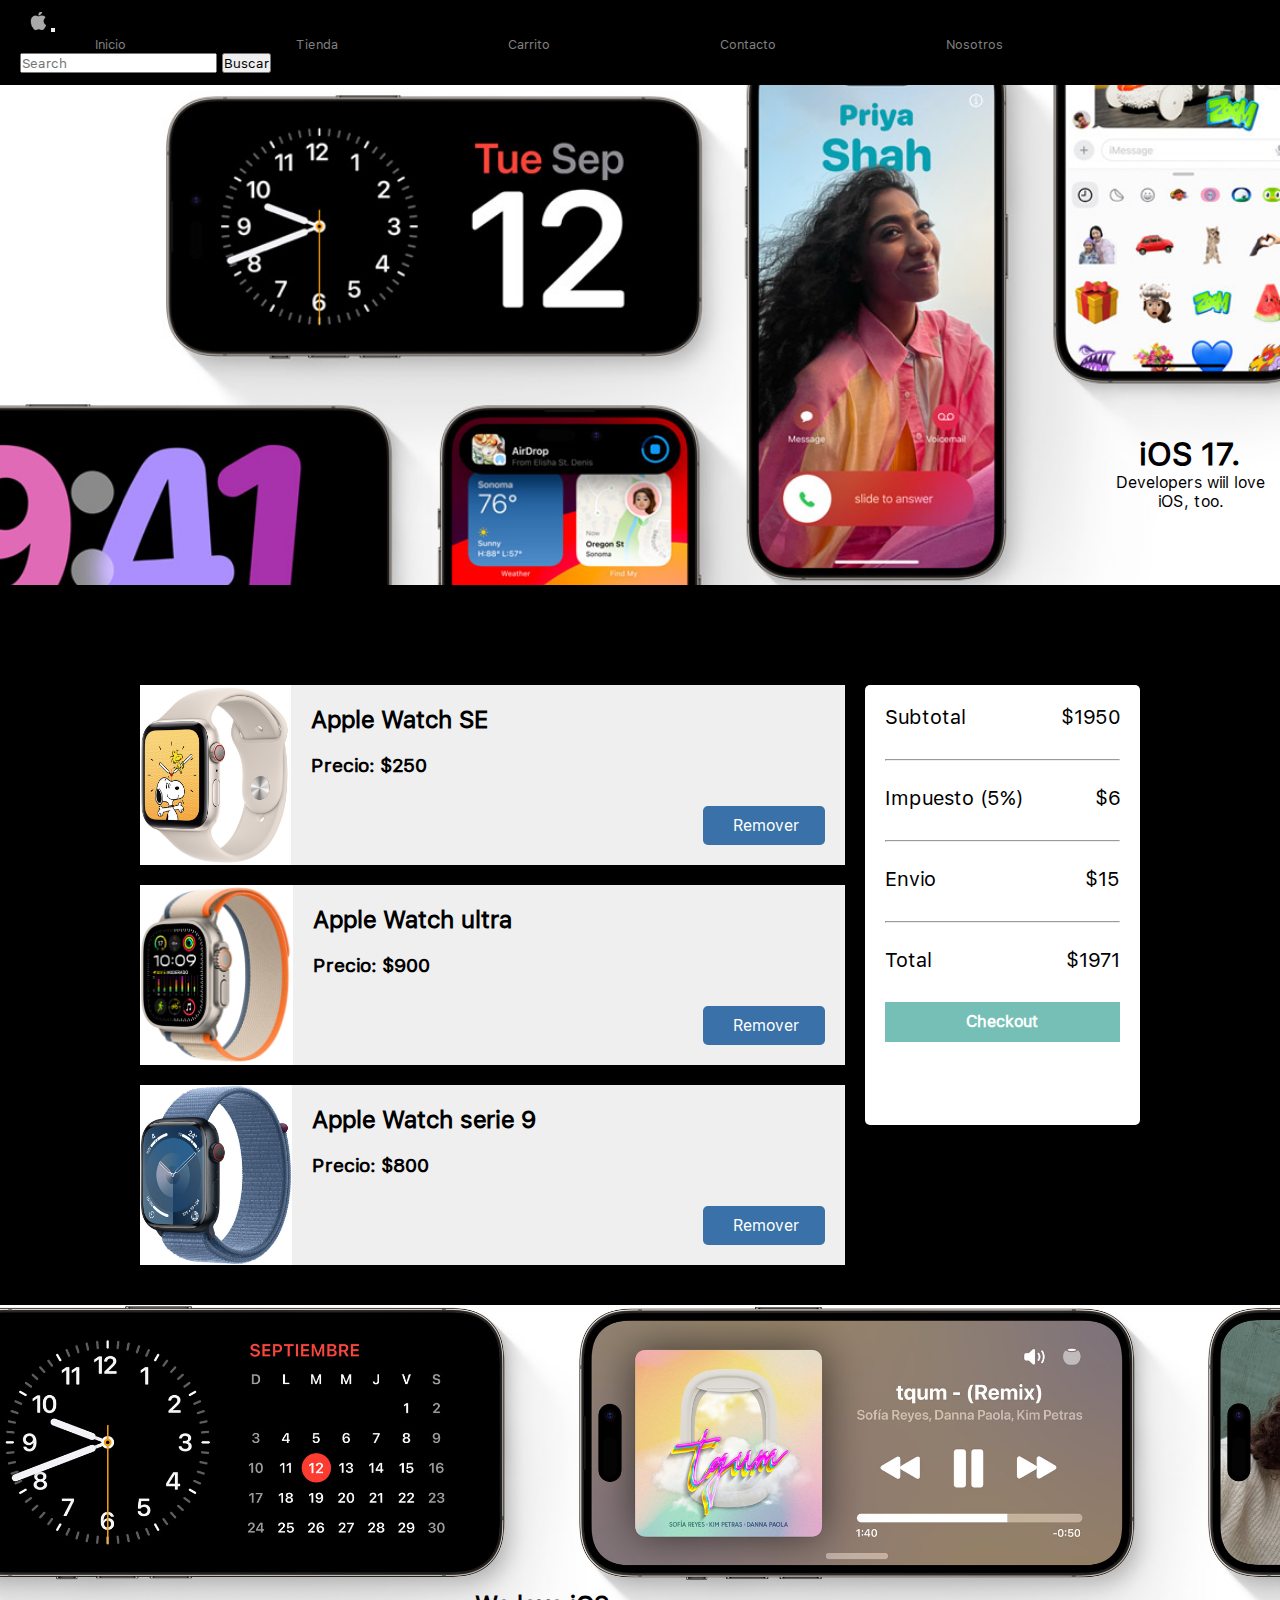
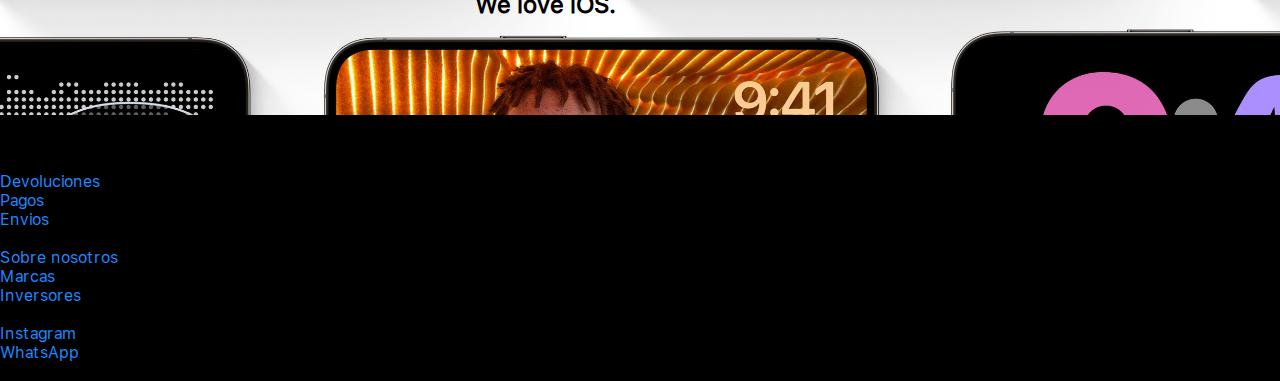
==== pages/carrito.html @ e3a44034 "primera version" ====
<!DOCTYPE html>
<html lang="en">

<head>
    <meta charset="UTF-8">
    <meta name="viewport" content="width=device-width, initial-scale=1.0">
    <link href="https://cdn.jsdelivr.net/npm/bootstrap@5.0.2/dist/css/bootstrap.min.css" rel="stylesheet" integrity="sha384-EVSTQN3/azprG1Anm3QDgpJLIm9Nao0Yz1ztcQTwFspd3yD65VohhpuuCOmLASjC" crossorigin="anonymous">
    <link rel="icon" href="../assets/apple.ico">
    <link rel="stylesheet" href="../estilos/estilos.css">
    <title>Carrito</title>
</head>

<body class="bodyt">
    <header>
        <nav class="navbar navbar-expand-lg navbar navbar-dark " style="background-color: black;" >
            <div class="container-fluid">
              <a class="icon manzanita" href="../index.html"></a>
              <button class="navbar-toggler" type="button" data-bs-toggle="collapse" data-bs-target="#navbarSupportedContent" aria-controls="navbarSupportedContent" aria-expanded="false" aria-label="Toggle navigation">
                <span class="navbar-toggler-icon"></span>
              </button>
              <div class="collapse navbar-collapse" id="navbarSupportedContent">
                <ul class="navbar-nav me-auto mb-2 mb-lg-0">
                  <li class="nav-item">
                    <a class="nav-link active" aria-current="page" href="../index.html">Inicio</a>
                  </li>
                  <li class="nav-item">
                    <a class="nav-link" href="../pages/tienda.html">Tienda</a>
                  </li>
                  <li class="nav-item">
                    <a class="nav-link" href="../pages/carrito.html">Carrito</a>
                  </li>
                  <li class="nav-item">
                    <a class="nav-link" href="../pages/contacto.html">Contacto</a>
                  </li>
                  <li class="nav-item">
                    <a class="nav-link" href="../pages/nosotros.html">Nosotros</a>
                  </li>

                </ul>
                <form class="d-flex">
                  <input class="form-control me-2" type="search" placeholder="Search" aria-label="Search">
                  <button class="btn btn-outline-success" type="submit">Buscar</button>
                </form>
              </div>
            </div>
          </nav>
    </header>

    <main>
        <div class="mainwhite2">
          <h1 class="mainwhite-s">iOS 17.</h1>
          <p class="mainwhite-c">Developers wiil love iOS, too.</p>
        </div>
    </main>


    <div class="carrito">
        <div class="project">
            <div class="shop">
                <div class="caja">
                    <img src="../assets/applewatchse.jpg" alt="watchse">
                    <div class="contenido">
                        <h3>Apple Watch SE</h3>
                        <h4>Precio: $250</h4>
                        <p class="btn-area"><i aria-hidden="true" class="fa fa-trash"></i> <span
                                class="btn2">Remover</span></p>
                    </div>
                </div>
                <div class="caja">
                    <img src="../assets/applewatchultra.jpg" alt="watchultra">
                    <div class="contenido">
                        <h3>Apple Watch ultra</h3>
                        <h4>Precio: $900</h4>
                        <p class="btn-area"><i aria-hidden="true" class="fa fa-trash"></i> <span
                                class="btn2">Remover</span></p>
                    </div>
                </div>
                <div class="caja">
                    <img src="../assets/applewatchhero.jpg" alt="watchhero">
                    <div class="contenido">
                        <h3>Apple Watch serie 9</h3>
                        <h4>Precio: $800</h4>
                        <p class="btn-area"><i aria-hidden="true" class="fa fa-trash"></i> <span
                                class="btn2">Remover</span></p>
                    </div>
                </div>
            </div>
            <div class="barra">
                <p><span>Subtotal</span> <span>$1950</span></p>
                <hr>
                <p><span>Impuesto (5%)</span> <span>$6</span></p>
                <hr>
                <p><span>Envio</span> <span>$15</span></p>
                <hr>
                <p><span>Total</span> <span>$1971</span></p><a href="#"><i class="fa fa-shopping-cart"></i>Checkout</a>
            </div>
        </div>
    </div>


    <div class="mainfoto3">
      <h1 class="t-mainc">We love iOS.</h1>
  </div>

    <footer>
        <div class="container-fluid">
            <div class="row p-5 pb-2 text-white" style="background-color: black;">
                <div class="col-xs-12 col-md-6 col-lg-3">
                   <p class="h3">AnaStore</p>
                   <p class="text-secondary">Buenos Aires, Argentina.</p>
                </div>
                <div class="col-xs-12 col-md-6 col-lg-3">
                   <p class="h5 mb-3">Atencion al cliente</p>
                   <div class="mb-2">
                    <a class="text-secondary text-decoration-none" href="#">Devoluciones</a>
                   </div>
                   <div class="mb-2">
                    <a class="text-secondary text-decoration-none" href="#">Pagos</a>
                   </div>
                   <div class="mb-2">
                    <a class="text-secondary text-decoration-none" href="#">Envios</a>
                   </div>
                </div>
                <div class="col-xs-12 col-md-6 col-lg-3">
                    <p class="h5 mb-3">Corporativo</p>
                    <div class="mb-2">
                     <a class="text-secondary text-decoration-none" href="#">Sobre nosotros</a>
                    </div>
                    <div class="mb-2">
                     <a class="text-secondary text-decoration-none" href="#">Marcas</a>
                    </div>

                    <div class="mb-2">
                     <a class="text-secondary text-decoration-none" href="#">Inversores</a>
                    </div>
                 </div>
                <div class="col-xs-12 col-md-6 col-lg-3">
                   <p class="h5 mb-3">Redes</p>
                   <div class="mb-2">
                    <a class="text-secondary text-decoration-none" href="#">Instagram</a>
                   </div>
                   <div class="mb-2">
                    <a class="text-secondary text-decoration-none" href="#">WhatsApp</a>
                   </div>
                </div>

                <div class="col-xs12 pt-4">
                    <p class="text-white text-center">Copyright-All rights reserved © 2024 </p>
                </div>
            </div>
        </div>
    </footer>


    <script src="https://cdn.jsdelivr.net/npm/bootstrap@5.0.2/dist/js/bootstrap.bundle.min.js" integrity="sha384-MrcW6ZMFYlzcLA8Nl+NtUVF0sA7MsXsP1UyJoMp4YLEuNSfAP+JcXn/tWtIaxVXM" crossorigin="anonymous"></script>
</body>

</html>
---- estilos/estilos.css ----
@font-face {
  font-family: 'SF Pro Text';
  src: url(../fonts/FontsFree-Net-SFProText-Regular.ttf);
}

* {
  margin: 0;
  padding: 0;
  font-family: 'SF Pro Text';
  list-style: none;
}

a {
  text-decoration: none;
  color: #1e89ff;
}

nav {
  padding: 12px 20px 12px 20px;
}

nav ul li {
  list-style: none;
  margin: 0;
  display: inline-block;
}

nav ul a {
  color: gray;
  text-decoration: none;
  margin: -7px 90px -2px 75px;
  font-size: 0.8rem;
}

.icon {
  width: 26px;
  height: 18px;
  background-size: 135% 161%;
  display: inline-block;
  background-position: 1px;
  background-repeat: no-repeat;
}

.manzanita {
  background-image: url(../assets/apple.png);
}

.textoinicio {
  font-size: 0.8rem;
  text-align: center;
  margin:0;
}

/* index */
.mainfoto {
  text-align: center;
  background-image: url(../assets/iphone15.jpg);
  min-height: 500px;
  background-position: center center;
  background-size: 1000px auto;
  background-repeat: no-repeat;
  background-color: black;
  padding-top: 30px;
}

.t1main,
.t2main {
  color: gray;
  margin-top: 5px;
  margin-bottom: 5px;
}

.mainwhite {
  text-align: center;
  background-image: url(../assets/iphone15rosa.jpg);
  min-height: 540px;
  background-position: center center;
  background-size: 1500px auto;
  background-repeat: no-repeat;
  background-color: white;
  padding-top: 40px;
}

.mainw {
  font-size: medium;
}

.grid {
  display: grid;
  grid-template-columns: 1fr 1fr;
  row-gap: 14px;
  column-gap: 14px;
  text-align: center;
}

.grid>div {
  height: 500px;
  background-position: center center;
  background-size: cover;
  padding: 50px;
}

.t1 {
  font-size: 2rem;
  color: white;
}

.t2 {
  font-size: 1rem;
  color: white;
  margin-bottom: 30px;
}

.black {
  color: black;
}

/* tienda */

.bodyt {
  background-color: black;
}

.mainfoto2 {
  text-align: center;
  background-image: url(../assets/accesorios2.png);
  min-height: 500px;
  background-size: 1500px auto;
  background-repeat: no-repeat;
  padding-top: 230px;
}

.t-main,
.t-mains, .t-a {
  color: black;
  margin-top: 5px;
  margin-bottom: 5px;
  margin-left: 800px;
}

.grid2 {
  display: grid;
  grid-template-columns: 1fr 1fr;
  row-gap: 14px;
  column-gap: 14px;
  margin: 40px 50px 63px 70px;
  text-align: center;
}

.grid2>div {
  height: 400px;
  background-position: center center;
  background-size: cover;
  padding: 50px;
}

.h1tienda {
  color: white;
  text-align: center;
  margin-bottom: 15px;
  margin-top: 15px;
}

.grid4 {
  display: grid;
  grid-template-columns: 1fr 1fr 1fr 1fr;
  row-gap: 14px;
  column-gap: 14px;
  margin: 40px 75px 63px 75px;
  text-align: center;
  grid-template-areas: 
  "img1 img1 img2 img2"
  "img3 img3 img4 img4"
  "img5 img5 img5 img5";
}

.grid4>div {
  height: 470px;
  background-position: center center;
  background-size: cover;
  padding: 15px;
}

.section-1 {
  grid-area: img1;
  background-image: url(../assets/home-kit.jpeg);
}

.section-2 {
  grid-area: img2;
  background-image: url(../assets/watch-card.jpeg);
}

.section-3 {
  grid-area: img3;
  background-image: url(../assets/apps.jpeg);
}

.section-4 {
  grid-area: img4;
  background-image: url(../assets/store-card.jpeg);
}

.section-5 {
  grid-area: img5;
  background-image: url(../assets/bolsa.jpeg);
}

.t-blackM{
  color: black;
  margin-top: 160px;
  margin-bottom: 5px;
  margin-right: 600px;
}
.t-blackN{
  color: black;
  margin-bottom: 5px;
  margin-right: 600px;
}

.t-N{
  color: #1e89ff;
  margin-bottom: 5px;
  margin-right: 600px;
}

/* nosotros */

.mainwhite3 {
  text-align: center;
  background-image: url(../assets/reloj.jpg);
  min-height: 530px;
  background-position: bottom;
  background-size: 1110px;
  background-repeat: no-repeat;
  background-color: white;
}

.t-main1{
  color: black;
  margin-left: 800px;
  padding-top: 75px;
  font-size: xx-large;
}

.t-mains2, .t-a3 {
  color: black;
  margin-top: 5px;
  margin-bottom: 5px;
  margin-left: 800px;
}

.grid5 {
  display: grid;
  grid-template-columns: 1fr 1fr;
  row-gap: 14px;
  column-gap: 14px;
  text-align: center;
  padding: 20px;
}

.grid5>div {
  height: 500px;
  background-position: center center;
  background-size: cover;
  padding: 50px;
}

.videonosotros {
  border-radius: 25px;
  width: 90%;
  margin: 40px 50px 63px 70px;
  top: 40%;
}

/* contacto */

.mainfoto4 {
  text-align: center;
  background-image: url(../assets/ipadsl.jpg);
  min-height: 500px;
  background-position: inherit;
  background-size: 1500px auto;
  background-repeat: no-repeat;
  background-color: black;
  padding-top: 200px;
}

.grid3 {
  display: grid;
  grid-template-columns: 1fr 1fr;
  row-gap: 14px;
  column-gap: 14px;
  margin: 30px 20px 20px 20px;
  text-align: center;
  position: relative;
}

.grid3>div {
  height: 420px;
  background-size: cover;
}

.contacto-h{
  text-align: center;
  color: rgb(255, 255, 255);
  margin-top: 43px;
  margin-bottom: 30px;
}

.contacto-2{
  margin-left: 50px;
  margin-right: 50px;
  border-radius: 10px;
  background-color:rgb(255, 255, 255);
  padding: 30px;
}

.mainfoto5{
  text-align: center;
  background-image: url(../assets/accesorios5.jpg);
  min-height: 400px;
  background-size: 1500px auto;
  background-repeat: no-repeat;
  margin-top: 90px;
}

.t-md{
  padding-top: 20px;
  font-size: xx-large;
}

/* carrito */

.mainwhite2 {
  text-align: center;
  background-image: url(../assets/iphone10.jpg);
  min-height: 500px;
  background-position: center center;
  background-size: 1500px auto;
  background-repeat: no-repeat;
  background-color: white;
  margin-bottom: 100px;
}

.mainwhite-s, .mainwhite-c{
  padding-left: 1100px;
}

.mainwhite-s{
  padding-top: 350px;
}

.carrito {
  max-width: 1000px;
  margin: 0 auto;
}

.project {
  display: flex;
}

.shop {
  flex: 75%;
}

.caja {
  display: flex;
  width: 100%;
  height: 180px;
  overflow: hidden;
  margin-bottom: 20px;
  background: #ffffffef;
  transition: all .6s ease;
}

.caja img {
  width: 300px;
  height: 180px;
  object-fit: cover;
}

.caja:hover {
  border: none;
  transform: scale(1.01);
}

.contenido {
  padding: 20px;
  width: 150%;
  position: relative;
}

.btn-area {
  position: absolute;
  bottom: 20px;
  right: 20px;
  padding: 10px 25px;
  background-color: #3a71a9;
  color: #ffffff;
  cursor: pointer;
  border-radius: 5px;
}

.btn-area:hover {
  background-color: #76bfb6;
  font-weight: 600;
}

.btn-area i {
  margin-right: 5px;
}

.barra {
  flex: 25%;
  margin-left: 20px;
  padding: 20px;
  height: 400px;
  border-radius: 5px;
  background: #ffffff;
}

.barra hr {
  margin-bottom: 25px;
}

.barra p {
  display: flex;
  justify-content: space-between;
  margin-bottom: 30px;
  font-size: 20px;
}

.barra a {
  background-color: #76bfb6;
  color: #fff;
  text-decoration: none;
  display: block;
  text-align: center;
  height: 40px;
  line-height: 40px;
  font-weight: 900;
}

.barra a:hover {
  background-color: #3972a7;
}

.contenido {
  padding: 20px;
  width: 150%;
  position: relative;
}

.contenido h3 {
  margin-bottom: 20px;
  font-size: x-large;
}

.contenido h4 {
  margin-bottom: 50px;
  font-size: larger;
}

.btn-area {
  position: absolute;
  bottom: 20px;
  right: 20px;
  padding: 10px 25px;
  background-color: #3a71a9;
  color: #ffffff;
  cursor: pointer;
  border-radius: 5px;
}

.btn-area:hover {
  background-color: #6093da;
  font-weight: 600;
}

.btn-area i {
  margin-right: 5px;
}

.mainfoto3 {
  margin-top: 20px;
  text-align: center;
  background-image: url(../assets/iphoneimg.jpg);
  min-height: 410px;
  background-size: 1450px auto;
  background-repeat: repeat;
}

.t-mainc{
  color: black;
  font-size: x-large;
  padding-top: 285px;
  padding-right: 190px;
}


.img1 {
  background-image: url(../assets/MacBookAir.jpg);
}

.img2 {
  background-image: url(../assets/AirPods.jpg);
}

.img3 {
  background-image: url(../assets/MacBookPro.jpg);
}

.img4 {
  background-image: url(../assets/Ipad.jpg);
}

.img5 {
  background-image: url(../assets/fotosapple.jpg);
  border-radius: 20px;
}

.img6 {
  background-image: url(../assets/personalize.jpg);
  border-radius: 20px;
}

.img7 {
  background-image: url(../assets/watch1.jpg);
  border-radius: 20px;

}

.img8 {
  background-image: url(../assets/watch2.jpg);
  border-radius: 20px;
}

.img9 {
  background-image: url(../assets/airpods2.jpg);
}

.img10 {
  background-image: url(../assets/ipadacc.jpeg);
}

.img11 {
  background-image: url(../assets/dispositivos.jpeg);
}

.img12 {
  background-image: url(../assets/accesoriosiphone.jpeg);
}





.footer {
  background-color: rgba(0, 0, 0, 0.894);
  padding: 80px 0;
  color: gray;
}

.footer-row {
  display: flex;
  flex-wrap: wrap;
}

.footer-links {
  width: 25%;
  padding: -10 15px;
}

.footer-links h4 {
  font-size: 20px;
  color: gray;
  margin-bottom: 25px;
  padding-bottom: 10px;
  display: inline-block;
}

.footer-links ul li {
  font-size: 14px;
  margin-bottom: 15px;
  display: block;
}


@media (min-width:320px) and (max-width:991px) {

  .mainfoto{
    background-size: cover;
    background-size: 391px auto;
    min-height: 351px;
  }

  .mainwhite{
          display: none !important;
       }

  .grid {
    text-align: center;
    display: grid;
    grid-template-columns: 1fr;
    margin-bottom: 20px;
  }
  
  .grid>div {
    height: 450px;
    background-position: center center;
    background-size: cover;
    padding: 50px;
  }
  
}

@media (min-width:320px) and (max-width:991px){

  .mainfoto2 {
    text-align: center;
    background-image: url(../assets/accesorios2.png);
    min-height: 150px;
    background-size: 700px auto;
    padding-top: 230px;
  }

  .t-main,
.t-mains, .t-a {
  display: none !important;
}


  .grid2{
    display: none !important;
  }

  .grid4 {
    display: grid;
    grid-template-columns: 1fr;
    text-align: center;
    grid-template-areas: 
    "img1"
    "img2"
    "img3"
    "img4";
  }
  
  .section-5{
    display: none !important;
  }


}


@media (min-width:320px) and (max-width:991px){

  .mainwhite2 {
    text-align: center;
    background-image: url(../assets/iphone10.jpg);
    min-height: 500px;
    background-position: center center;
    background-size: 900px auto;
    background-repeat: no-repeat;
    background-color: white;
    margin-bottom: 100px;
  }
  
  .mainwhite-s, .mainwhite-c{
    display: none !important;
  }


  .carrito {
    max-width: 1000px;
    margin: 0 auto;
  }
  
  .project {
    display: grid;
    margin: 50px;
  }
  
  .shop {
    flex: 75%;
  }
  
  .caja {
    display: flex;
    width: 95%;
    height: 160px;
    overflow: hidden;
    margin-bottom: 17px;
    background: #ffffffef;
    transition: all .6s ease;
  }
  
  .caja img {
    width: 300px;
    height: 180px;
    object-fit: cover;
  }
  
  .caja:hover {
    border: none;
    transform: scale(1.01);
  }
  
  .contenido {
    padding: 20px;
    width: 150%;
    position: relative;
  }
  
  .btn-area {
    position: absolute;
    bottom: 15px;
    right: 20px;
    padding: 5px 20px;
    background-color: #3a71a9;
    color: #ffffff;
    cursor: pointer;
    border-radius: 5px;
  }
  
  .btn-area:hover {
    background-color: #76bfb6;
    font-weight: 600;
  }
  
  .btn-area i {
    margin-right: 5px;
  }
  .barra {
    display: none !important;
  }
  
  .contenido {
    padding: 20px;
    width: 150%;
    position: relative;
  }
  
  .contenido h3 {
    margin-bottom: 10px;
    font-size: large;
  }
  
  .contenido h4 {
    margin-bottom: 50px;
    font-size: medium;
  }

  .mainfoto3 {
    margin-top: 20px;
    text-align: center;
    background-image: url(../assets/iphoneimg.jpg);
    min-height: 340px;
    background-size: 900px auto;
    background-repeat: repeat;
  }
  
  .t-mainc{
    display: none !important;
  }

}

@media (min-width:320px) and (max-width:991px){
  .grid3 {
    display: grid;
    grid-template-columns: 1fr;
  }

}

@media (min-width:320px) and (max-width:991px){
  .grid5 {
    display: grid;
    grid-template-columns: 1fr;
  }
  .t-main1,.t-mains2, .t-a3{
    display: none !important;
  }
  .videonosotros{
    margin: 0;
    width: 100%;
  }
}
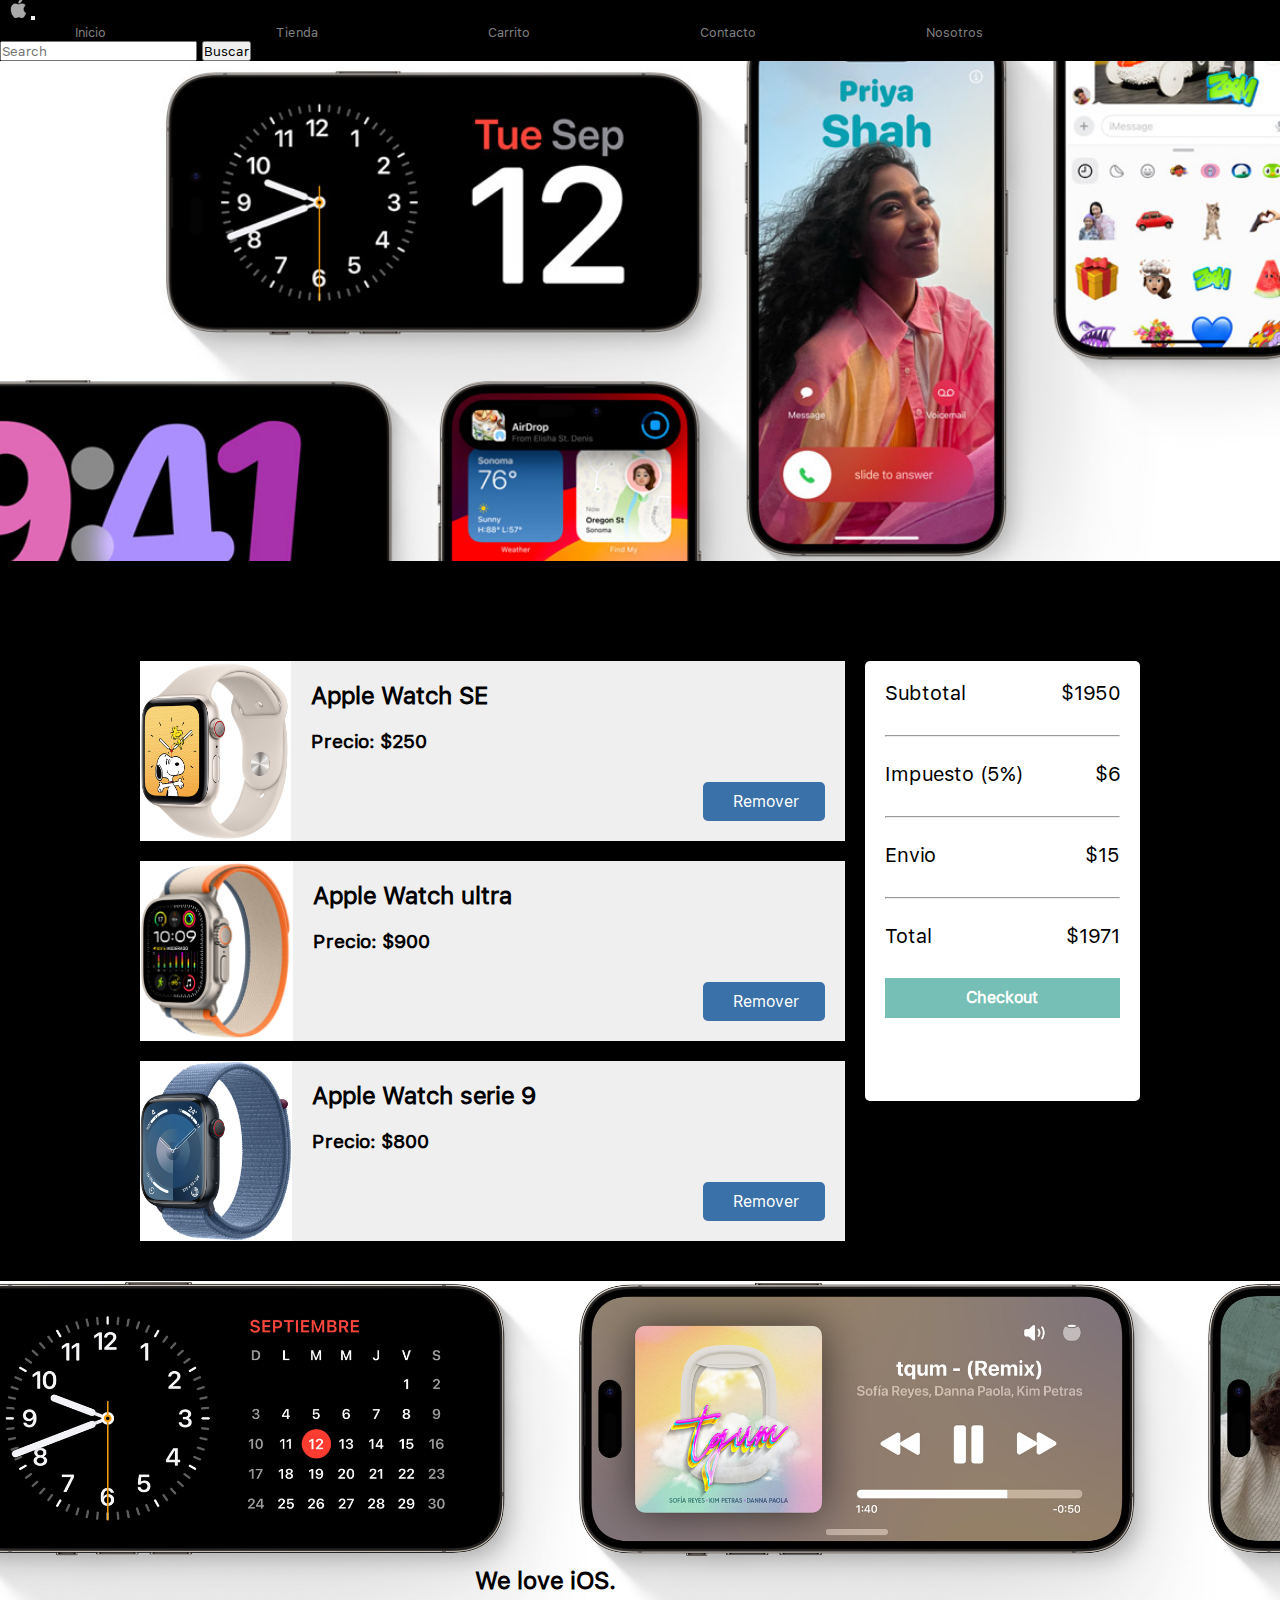
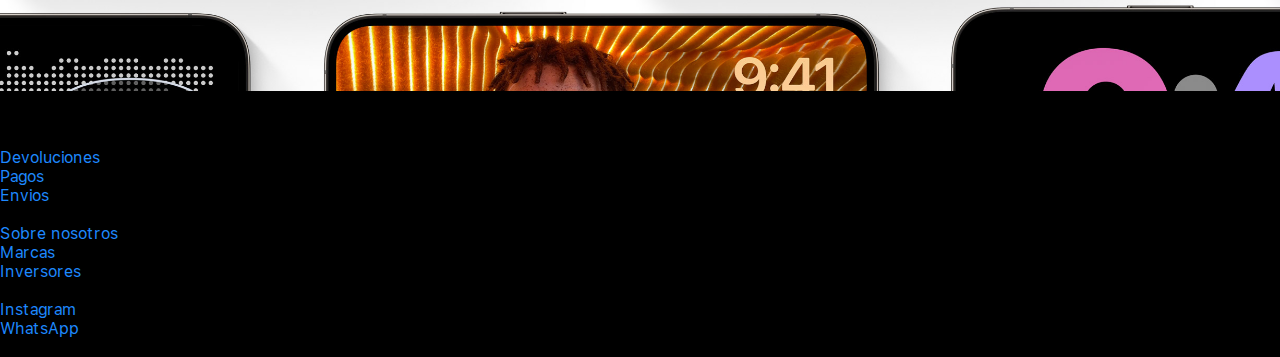
==== commit 8ceb4a2c: "queries" ====
--- a/pages/carrito.html
+++ b/pages/carrito.html
@@ -2,157 +2,158 @@
 <html lang="en">
 
 <head>
-    <meta charset="UTF-8">
-    <meta name="viewport" content="width=device-width, initial-scale=1.0">
-    <link href="https://cdn.jsdelivr.net/npm/bootstrap@5.0.2/dist/css/bootstrap.min.css" rel="stylesheet" integrity="sha384-EVSTQN3/azprG1Anm3QDgpJLIm9Nao0Yz1ztcQTwFspd3yD65VohhpuuCOmLASjC" crossorigin="anonymous">
-    <link rel="icon" href="../assets/apple.ico">
-    <link rel="stylesheet" href="../estilos/estilos.css">
-    <title>Carrito</title>
+  <meta charset="UTF-8">
+  <meta name="viewport" content="width=device-width, initial-scale=1.0">
+  <link href="https://cdn.jsdelivr.net/npm/bootstrap@5.0.2/dist/css/bootstrap.min.css" rel="stylesheet"
+    integrity="sha384-EVSTQN3/azprG1Anm3QDgpJLIm9Nao0Yz1ztcQTwFspd3yD65VohhpuuCOmLASjC" crossorigin="anonymous">
+  <link rel="icon" href="../assets/apple.ico">
+  <link rel="stylesheet" href="../estilos/estilos.css">
+  <title>Carrito</title>
 </head>
 
 <body class="bodyt">
-    <header>
-        <nav class="navbar navbar-expand-lg navbar navbar-dark " style="background-color: black;" >
-            <div class="container-fluid">
-              <a class="icon manzanita" href="../index.html"></a>
-              <button class="navbar-toggler" type="button" data-bs-toggle="collapse" data-bs-target="#navbarSupportedContent" aria-controls="navbarSupportedContent" aria-expanded="false" aria-label="Toggle navigation">
-                <span class="navbar-toggler-icon"></span>
-              </button>
-              <div class="collapse navbar-collapse" id="navbarSupportedContent">
-                <ul class="navbar-nav me-auto mb-2 mb-lg-0">
-                  <li class="nav-item">
-                    <a class="nav-link active" aria-current="page" href="../index.html">Inicio</a>
-                  </li>
-                  <li class="nav-item">
-                    <a class="nav-link" href="../pages/tienda.html">Tienda</a>
-                  </li>
-                  <li class="nav-item">
-                    <a class="nav-link" href="../pages/carrito.html">Carrito</a>
-                  </li>
-                  <li class="nav-item">
-                    <a class="nav-link" href="../pages/contacto.html">Contacto</a>
-                  </li>
-                  <li class="nav-item">
-                    <a class="nav-link" href="../pages/nosotros.html">Nosotros</a>
-                  </li>
+  <header>
+    <nav class="navbar navbar-expand-lg navbar navbar-dark " style="background-color: black;">
+      <div class="container-fluid">
+        <a class="icon manzanita" href="../index.html"></a>
+        <button class="navbar-toggler" type="button" data-bs-toggle="collapse" data-bs-target="#navbarSupportedContent"
+          aria-controls="navbarSupportedContent" aria-expanded="false" aria-label="Toggle navigation">
+          <span class="navbar-toggler-icon"></span>
+        </button>
+        <div class="collapse navbar-collapse" id="navbarSupportedContent">
+          <ul class="navbar-nav me-auto mb-2 mb-lg-0">
+            <li class="nav-item">
+              <a class="nav-link active" aria-current="page" href="../index.html">Inicio</a>
+            </li>
+            <li class="nav-item">
+              <a class="nav-link" href="../pages/tienda.html">Tienda</a>
+            </li>
+            <li class="nav-item">
+              <a class="nav-link" href="../pages/carrito.html">Carrito</a>
+            </li>
+            <li class="nav-item">
+              <a class="nav-link" href="../pages/contacto.html">Contacto</a>
+            </li>
+            <li class="nav-item">
+              <a class="nav-link" href="../pages/nosotros.html">Nosotros</a>
+            </li>
 
-                </ul>
-                <form class="d-flex">
-                  <input class="form-control me-2" type="search" placeholder="Search" aria-label="Search">
-                  <button class="btn btn-outline-success" type="submit">Buscar</button>
-                </form>
-              </div>
-            </div>
-          </nav>
-    </header>
+          </ul>
+          <form class="d-flex">
+            <input class="form-control me-2" type="search" placeholder="Search" aria-label="Search">
+            <button class="btn btn-outline-success" type="submit">Buscar</button>
+          </form>
+        </div>
+      </div>
+    </nav>
+  </header>
 
-    <main>
-        <div class="mainwhite2">
-          <h1 class="mainwhite-s">iOS 17.</h1>
-          <p class="mainwhite-c">Developers wiil love iOS, too.</p>
-        </div>
-    </main>
+  <main>
+    <div class="main-white-2">
+      <h1 class="main-white-s">iOS 17.</h1>
+      <p class="main-white-c">Developers wiil love iOS, too.</p>
+    </div>
+  </main>
 
 
-    <div class="carrito">
-        <div class="project">
-            <div class="shop">
-                <div class="caja">
-                    <img src="../assets/applewatchse.jpg" alt="watchse">
-                    <div class="contenido">
-                        <h3>Apple Watch SE</h3>
-                        <h4>Precio: $250</h4>
-                        <p class="btn-area"><i aria-hidden="true" class="fa fa-trash"></i> <span
-                                class="btn2">Remover</span></p>
-                    </div>
-                </div>
-                <div class="caja">
-                    <img src="../assets/applewatchultra.jpg" alt="watchultra">
-                    <div class="contenido">
-                        <h3>Apple Watch ultra</h3>
-                        <h4>Precio: $900</h4>
-                        <p class="btn-area"><i aria-hidden="true" class="fa fa-trash"></i> <span
-                                class="btn2">Remover</span></p>
-                    </div>
-                </div>
-                <div class="caja">
-                    <img src="../assets/applewatchhero.jpg" alt="watchhero">
-                    <div class="contenido">
-                        <h3>Apple Watch serie 9</h3>
-                        <h4>Precio: $800</h4>
-                        <p class="btn-area"><i aria-hidden="true" class="fa fa-trash"></i> <span
-                                class="btn2">Remover</span></p>
-                    </div>
-                </div>
-            </div>
-            <div class="barra">
-                <p><span>Subtotal</span> <span>$1950</span></p>
-                <hr>
-                <p><span>Impuesto (5%)</span> <span>$6</span></p>
-                <hr>
-                <p><span>Envio</span> <span>$15</span></p>
-                <hr>
-                <p><span>Total</span> <span>$1971</span></p><a href="#"><i class="fa fa-shopping-cart"></i>Checkout</a>
-            </div>
+  <div class="carrito">
+    <div class="project">
+      <div class="shop">
+        <div class="caja">
+          <img src="../assets/applewatchse.jpg" alt="watchse">
+          <div class="contenido">
+            <h3>Apple Watch SE</h3>
+            <h4>Precio: $250</h4>
+            <p class="btn-area"><i aria-hidden="true" class="fa fa-trash"></i> <span class="btn2">Remover</span></p>
+          </div>
         </div>
+        <div class="caja">
+          <img src="../assets/applewatchultra.jpg" alt="watchultra">
+          <div class="contenido">
+            <h3>Apple Watch ultra</h3>
+            <h4>Precio: $900</h4>
+            <p class="btn-area"><i aria-hidden="true" class="fa fa-trash"></i> <span class="btn2">Remover</span></p>
+          </div>
+        </div>
+        <div class="caja">
+          <img src="../assets/applewatchhero.jpg" alt="watchhero">
+          <div class="contenido">
+            <h3>Apple Watch serie 9</h3>
+            <h4>Precio: $800</h4>
+            <p class="btn-area"><i aria-hidden="true" class="fa fa-trash"></i> <span class="btn2">Remover</span></p>
+          </div>
+        </div>
+      </div>
+      <div class="barra">
+        <p><span>Subtotal</span> <span>$1950</span></p>
+        <hr>
+        <p><span>Impuesto (5%)</span> <span>$6</span></p>
+        <hr>
+        <p><span>Envio</span> <span>$15</span></p>
+        <hr>
+        <p><span>Total</span> <span>$1971</span></p><a href="#"><i class="fa fa-shopping-cart"></i>Checkout</a>
+      </div>
     </div>
+  </div>
 
 
-    <div class="mainfoto3">
-      <h1 class="t-mainc">We love iOS.</h1>
+  <div class="main-foto-3">
+    <h1 class="t-mainc">We love iOS.</h1>
   </div>
 
-    <footer>
-        <div class="container-fluid">
-            <div class="row p-5 pb-2 text-white" style="background-color: black;">
-                <div class="col-xs-12 col-md-6 col-lg-3">
-                   <p class="h3">AnaStore</p>
-                   <p class="text-secondary">Buenos Aires, Argentina.</p>
-                </div>
-                <div class="col-xs-12 col-md-6 col-lg-3">
-                   <p class="h5 mb-3">Atencion al cliente</p>
-                   <div class="mb-2">
-                    <a class="text-secondary text-decoration-none" href="#">Devoluciones</a>
-                   </div>
-                   <div class="mb-2">
-                    <a class="text-secondary text-decoration-none" href="#">Pagos</a>
-                   </div>
-                   <div class="mb-2">
-                    <a class="text-secondary text-decoration-none" href="#">Envios</a>
-                   </div>
-                </div>
-                <div class="col-xs-12 col-md-6 col-lg-3">
-                    <p class="h5 mb-3">Corporativo</p>
-                    <div class="mb-2">
-                     <a class="text-secondary text-decoration-none" href="#">Sobre nosotros</a>
-                    </div>
-                    <div class="mb-2">
-                     <a class="text-secondary text-decoration-none" href="#">Marcas</a>
-                    </div>
+  <footer>
+    <div class="container-fluid">
+      <div class="row p-5 pb-2 text-white" style="background-color: black;">
+        <div class="col-xs-12 col-md-6 col-lg-3">
+          <p class="h3">AnaStore</p>
+          <p class="text-secondary">Buenos Aires, Argentina.</p>
+        </div>
+        <div class="col-xs-12 col-md-6 col-lg-3">
+          <p class="h5 mb-3">Atencion al cliente</p>
+          <div class="mb-2">
+            <a class="text-secondary text-decoration-none" href="#">Devoluciones</a>
+          </div>
+          <div class="mb-2">
+            <a class="text-secondary text-decoration-none" href="#">Pagos</a>
+          </div>
+          <div class="mb-2">
+            <a class="text-secondary text-decoration-none" href="#">Envios</a>
+          </div>
+        </div>
+        <div class="col-xs-12 col-md-6 col-lg-3">
+          <p class="h5 mb-3">Corporativo</p>
+          <div class="mb-2">
+            <a class="text-secondary text-decoration-none" href="#">Sobre nosotros</a>
+          </div>
+          <div class="mb-2">
+            <a class="text-secondary text-decoration-none" href="#">Marcas</a>
+          </div>
 
-                    <div class="mb-2">
-                     <a class="text-secondary text-decoration-none" href="#">Inversores</a>
-                    </div>
-                 </div>
-                <div class="col-xs-12 col-md-6 col-lg-3">
-                   <p class="h5 mb-3">Redes</p>
-                   <div class="mb-2">
-                    <a class="text-secondary text-decoration-none" href="#">Instagram</a>
-                   </div>
-                   <div class="mb-2">
-                    <a class="text-secondary text-decoration-none" href="#">WhatsApp</a>
-                   </div>
-                </div>
+          <div class="mb-2">
+            <a class="text-secondary text-decoration-none" href="#">Inversores</a>
+          </div>
+        </div>
+        <div class="col-xs-12 col-md-6 col-lg-3">
+          <p class="h5 mb-3">Redes</p>
+          <div class="mb-2">
+            <a class="text-secondary text-decoration-none" href="#">Instagram</a>
+          </div>
+          <div class="mb-2">
+            <a class="text-secondary text-decoration-none" href="#">WhatsApp</a>
+          </div>
+        </div>
 
-                <div class="col-xs12 pt-4">
-                    <p class="text-white text-center">Copyright-All rights reserved © 2024 </p>
-                </div>
-            </div>
+        <div class="col-xs12 pt-4">
+          <p class="text-white text-center">Copyright-All rights reserved © 2024 </p>
         </div>
-    </footer>
+      </div>
+    </div>
+  </footer>
 
 
-    <script src="https://cdn.jsdelivr.net/npm/bootstrap@5.0.2/dist/js/bootstrap.bundle.min.js" integrity="sha384-MrcW6ZMFYlzcLA8Nl+NtUVF0sA7MsXsP1UyJoMp4YLEuNSfAP+JcXn/tWtIaxVXM" crossorigin="anonymous"></script>
+  <script src="https://cdn.jsdelivr.net/npm/bootstrap@5.0.2/dist/js/bootstrap.bundle.min.js"
+    integrity="sha384-MrcW6ZMFYlzcLA8Nl+NtUVF0sA7MsXsP1UyJoMp4YLEuNSfAP+JcXn/tWtIaxVXM"
+    crossorigin="anonymous"></script>
 </body>
 
 </html>--- a/estilos/estilos.css
+++ b/estilos/estilos.css
@@ -10,14 +10,12 @@
   list-style: none;
 }
 
+
 a {
   text-decoration: none;
   color: #1e89ff;
 }
 
-nav {
-  padding: 12px 20px 12px 20px;
-}
 
 nav ul li {
   list-style: none;
@@ -45,14 +43,15 @@
   background-image: url(../assets/apple.png);
 }
 
-.textoinicio {
+
+.texto-inicio {
   font-size: 0.8rem;
   text-align: center;
-  margin:0;
+  margin: 0;
 }
 
 /* index */
-.mainfoto {
+.main-foto {
   text-align: center;
   background-image: url(../assets/iphone15.jpg);
   min-height: 500px;
@@ -63,14 +62,14 @@
   padding-top: 30px;
 }
 
-.t1main,
-.t2main {
+.t1-main,
+.t2-main {
   color: gray;
   margin-top: 5px;
   margin-bottom: 5px;
 }
 
-.mainwhite {
+.main-white {
   text-align: center;
   background-image: url(../assets/iphone15rosa.jpg);
   min-height: 540px;
@@ -81,7 +80,7 @@
   padding-top: 40px;
 }
 
-.mainw {
+.main-w {
   font-size: medium;
 }
 
@@ -121,7 +120,7 @@
   background-color: black;
 }
 
-.mainfoto2 {
+.main-foto-2 {
   text-align: center;
   background-image: url(../assets/accesorios2.png);
   min-height: 500px;
@@ -131,14 +130,15 @@
 }
 
 .t-main,
-.t-mains, .t-a {
+.t-mains,
+.t-a {
   color: black;
   margin-top: 5px;
   margin-bottom: 5px;
   margin-left: 800px;
 }
 
-.grid2 {
+.grid-2 {
   display: grid;
   grid-template-columns: 1fr 1fr;
   row-gap: 14px;
@@ -147,34 +147,34 @@
   text-align: center;
 }
 
-.grid2>div {
+.grid-2>div {
   height: 400px;
   background-position: center center;
   background-size: cover;
   padding: 50px;
 }
 
-.h1tienda {
+.h1-tienda {
   color: white;
   text-align: center;
   margin-bottom: 15px;
   margin-top: 15px;
 }
 
-.grid4 {
+.grid-4 {
   display: grid;
   grid-template-columns: 1fr 1fr 1fr 1fr;
   row-gap: 14px;
   column-gap: 14px;
   margin: 40px 75px 63px 75px;
   text-align: center;
-  grid-template-areas: 
-  "img1 img1 img2 img2"
-  "img3 img3 img4 img4"
-  "img5 img5 img5 img5";
-}
-
-.grid4>div {
+  grid-template-areas:
+    "img1 img1 img2 img2"
+    "img3 img3 img4 img4"
+    "img5 img5 img5 img5";
+}
+
+.grid-4>div {
   height: 470px;
   background-position: center center;
   background-size: cover;
@@ -206,19 +206,20 @@
   background-image: url(../assets/bolsa.jpeg);
 }
 
-.t-blackM{
+.t-blackM {
   color: black;
   margin-top: 160px;
   margin-bottom: 5px;
   margin-right: 600px;
 }
-.t-blackN{
+
+.t-blackN {
   color: black;
   margin-bottom: 5px;
   margin-right: 600px;
 }
 
-.t-N{
+.t-N {
   color: #1e89ff;
   margin-bottom: 5px;
   margin-right: 600px;
@@ -226,7 +227,7 @@
 
 /* nosotros */
 
-.mainwhite3 {
+.main-white-3 {
   text-align: center;
   background-image: url(../assets/reloj.jpg);
   min-height: 530px;
@@ -236,21 +237,22 @@
   background-color: white;
 }
 
-.t-main1{
+.t-main-1 {
   color: black;
   margin-left: 800px;
   padding-top: 75px;
   font-size: xx-large;
 }
 
-.t-mains2, .t-a3 {
+.t-mains-2,
+.t-a3 {
   color: black;
   margin-top: 5px;
   margin-bottom: 5px;
   margin-left: 800px;
 }
 
-.grid5 {
+.grid-5 {
   display: grid;
   grid-template-columns: 1fr 1fr;
   row-gap: 14px;
@@ -259,14 +261,14 @@
   padding: 20px;
 }
 
-.grid5>div {
+.grid-5>div {
   height: 500px;
   background-position: center center;
   background-size: cover;
   padding: 50px;
 }
 
-.videonosotros {
+.video-nosotros {
   border-radius: 25px;
   width: 90%;
   margin: 40px 50px 63px 70px;
@@ -275,7 +277,7 @@
 
 /* contacto */
 
-.mainfoto4 {
+.main-foto-4 {
   text-align: center;
   background-image: url(../assets/ipadsl.jpg);
   min-height: 500px;
@@ -286,7 +288,7 @@
   padding-top: 200px;
 }
 
-.grid3 {
+.grid-3 {
   display: grid;
   grid-template-columns: 1fr 1fr;
   row-gap: 14px;
@@ -296,27 +298,27 @@
   position: relative;
 }
 
-.grid3>div {
+.grid-3>div {
   height: 420px;
   background-size: cover;
 }
 
-.contacto-h{
+.contacto-h {
   text-align: center;
   color: rgb(255, 255, 255);
   margin-top: 43px;
   margin-bottom: 30px;
 }
 
-.contacto-2{
+.contacto-2 {
   margin-left: 50px;
   margin-right: 50px;
   border-radius: 10px;
-  background-color:rgb(255, 255, 255);
+  background-color: rgb(255, 255, 255);
   padding: 30px;
 }
 
-.mainfoto5{
+.main-foto-5 {
   text-align: center;
   background-image: url(../assets/accesorios5.jpg);
   min-height: 400px;
@@ -325,14 +327,14 @@
   margin-top: 90px;
 }
 
-.t-md{
+.t-md {
   padding-top: 20px;
   font-size: xx-large;
 }
 
 /* carrito */
 
-.mainwhite2 {
+.main-white-2 {
   text-align: center;
   background-image: url(../assets/iphone10.jpg);
   min-height: 500px;
@@ -343,11 +345,12 @@
   margin-bottom: 100px;
 }
 
-.mainwhite-s, .mainwhite-c{
+.main-white-s,
+.main-white-c {
   padding-left: 1100px;
 }
 
-.mainwhite-s{
+.main-white-s {
   padding-top: 350px;
 }
 
@@ -482,7 +485,7 @@
   margin-right: 5px;
 }
 
-.mainfoto3 {
+.main-foto-3 {
   margin-top: 20px;
   text-align: center;
   background-image: url(../assets/iphoneimg.jpg);
@@ -491,7 +494,7 @@
   background-repeat: repeat;
 }
 
-.t-mainc{
+.t-mainc {
   color: black;
   font-size: x-large;
   padding-top: 285px;
@@ -586,18 +589,18 @@
   display: block;
 }
 
-
+/* index */
 @media (min-width:320px) and (max-width:991px) {
 
-  .mainfoto{
+  .main-foto {
     background-size: cover;
     background-size: 391px auto;
     min-height: 351px;
   }
 
-  .mainwhite{
-          display: none !important;
-       }
+  .main-white {
+    display: none !important;
+  }
 
   .grid {
     text-align: center;
@@ -605,19 +608,37 @@
     grid-template-columns: 1fr;
     margin-bottom: 20px;
   }
-  
+}
+
+@media (min-width:675px) and (max-width:991px) {
+  .t1 black {
+    font-size: 1.5rem;
+    color: white;
+    margin: -30px;
+  }
+
   .grid>div {
-    height: 450px;
-    background-position: center center;
-    background-size: cover;
     padding: 50px;
   }
-  
-}
-
-@media (min-width:320px) and (max-width:991px){
-
-  .mainfoto2 {
+
+  .main-foto {
+    background-size: 600px auto;
+  }
+}
+
+
+@media (min-width:600px) and (max-width:991px) {
+  .grid>div {
+    height: 700px;
+    padding: 40px;
+  }
+}
+
+/* tienda */
+
+@media (min-width:320px) and (max-width:991px) {
+
+  .main-foto-2 {
     text-align: center;
     background-image: url(../assets/accesorios2.png);
     min-height: 150px;
@@ -626,37 +647,70 @@
   }
 
   .t-main,
-.t-mains, .t-a {
-  display: none !important;
-}
-
-
-  .grid2{
-    display: none !important;
-  }
-
-  .grid4 {
+  .t-mains,
+  .t-a {
+    display: none !important;
+  }
+
+  .grid-2 {
+    display: none !important;
+  }
+
+  .grid-4 {
     display: grid;
     grid-template-columns: 1fr;
     text-align: center;
-    grid-template-areas: 
-    "img1"
-    "img2"
-    "img3"
-    "img4";
-  }
-  
-  .section-5{
-    display: none !important;
-  }
-
-
-}
-
-
-@media (min-width:320px) and (max-width:991px){
-
-  .mainwhite2 {
+    grid-template-areas:
+      "img1"
+      "img2"
+      "img3"
+      "img4";
+  }
+
+  .section-5 {
+    display: none !important;
+  }
+
+}
+
+@media (min-width:992px) and (max-width:1151px) {
+
+  .t-main,
+  .t-mains,
+  .t-a {
+    display: none !important;
+  }
+}
+
+@media (min-width:695px) and (max-width:991px) {
+  .main-foto-2 {
+    text-align: center;
+    background-image: url(../assets/accesorios2.png);
+    min-height: 150px;
+    background-size: 991px auto;
+    padding-top: 315px;
+    background-position: left;
+  }
+
+  .grid-4>div {
+    height: 645px;
+    background-position: center center;
+    background-size: cover;
+    padding: 40px;
+  }
+}
+
+@media (min-width:992px) and (max-width:1255px) {
+  nav ul li a {
+    display: none !important;
+  }
+}
+
+/* carrito */
+
+@media (min-width:320px) and (max-width:991px) {
+
+  .main-white-2 {
     text-align: center;
     background-image: url(../assets/iphone10.jpg);
     min-height: 500px;
@@ -666,26 +720,26 @@
     background-color: white;
     margin-bottom: 100px;
   }
-  
-  .mainwhite-s, .mainwhite-c{
-    display: none !important;
-  }
-
+
+  .main-white-s,
+  .main-white-c {
+    display: none !important;
+  }
 
   .carrito {
     max-width: 1000px;
     margin: 0 auto;
   }
-  
+
   .project {
     display: grid;
     margin: 50px;
   }
-  
+
   .shop {
     flex: 75%;
   }
-  
+
   .caja {
     display: flex;
     width: 95%;
@@ -695,24 +749,24 @@
     background: #ffffffef;
     transition: all .6s ease;
   }
-  
+
   .caja img {
     width: 300px;
     height: 180px;
     object-fit: cover;
   }
-  
+
   .caja:hover {
     border: none;
     transform: scale(1.01);
   }
-  
+
   .contenido {
     padding: 20px;
     width: 150%;
     position: relative;
   }
-  
+
   .btn-area {
     position: absolute;
     bottom: 15px;
@@ -723,36 +777,37 @@
     cursor: pointer;
     border-radius: 5px;
   }
-  
+
   .btn-area:hover {
     background-color: #76bfb6;
     font-weight: 600;
   }
-  
+
   .btn-area i {
     margin-right: 5px;
   }
+
   .barra {
     display: none !important;
   }
-  
+
   .contenido {
     padding: 20px;
     width: 150%;
     position: relative;
   }
-  
+
   .contenido h3 {
     margin-bottom: 10px;
     font-size: large;
   }
-  
+
   .contenido h4 {
     margin-bottom: 50px;
     font-size: medium;
   }
 
-  .mainfoto3 {
+  .main-foto-3 {
     margin-top: 20px;
     text-align: center;
     background-image: url(../assets/iphoneimg.jpg);
@@ -760,31 +815,67 @@
     background-size: 900px auto;
     background-repeat: repeat;
   }
-  
-  .t-mainc{
-    display: none !important;
-  }
-
-}
-
-@media (min-width:320px) and (max-width:991px){
-  .grid3 {
+
+  .t-main-c {
+    display: none !important;
+  }
+
+}
+
+@media (min-width:992px) and (max-width:1290px) {
+
+  .main-white-s,
+  .main-white-c {
+    display: none !important;
+  }
+}
+
+
+/* contacto */
+
+@media (min-width:320px) and (max-width:991px) {
+  .grid-3 {
     display: grid;
     grid-template-columns: 1fr;
   }
-
-}
-
-@media (min-width:320px) and (max-width:991px){
-  .grid5 {
+}
+
+@media (min-width:320px) and (max-width:480px) {
+  .grid-3>div {
+    height: 269px;
+  }
+}
+
+@media (min-width:481px) and (max-width:640px) {
+  .grid-3>div {
+    height: 360px;
+  }
+}
+
+/* nosotros*/
+@media (min-width:320px) and (max-width:991px) {
+  .grid-5 {
     display: grid;
     grid-template-columns: 1fr;
   }
-  .t-main1,.t-mains2, .t-a3{
-    display: none !important;
-  }
-  .videonosotros{
+
+  .t-main-1,
+  .t-mains-2,
+  .t-a3 {
+    display: none !important;
+  }
+
+  .video-nosotros {
     margin: 0;
     width: 100%;
   }
+}
+
+@media (min-width:992px) and (max-width:1156px) {
+
+  .t-main-1,
+  .t-mains-2,
+  .t-a3 {
+    display: none !important;
+  }
 }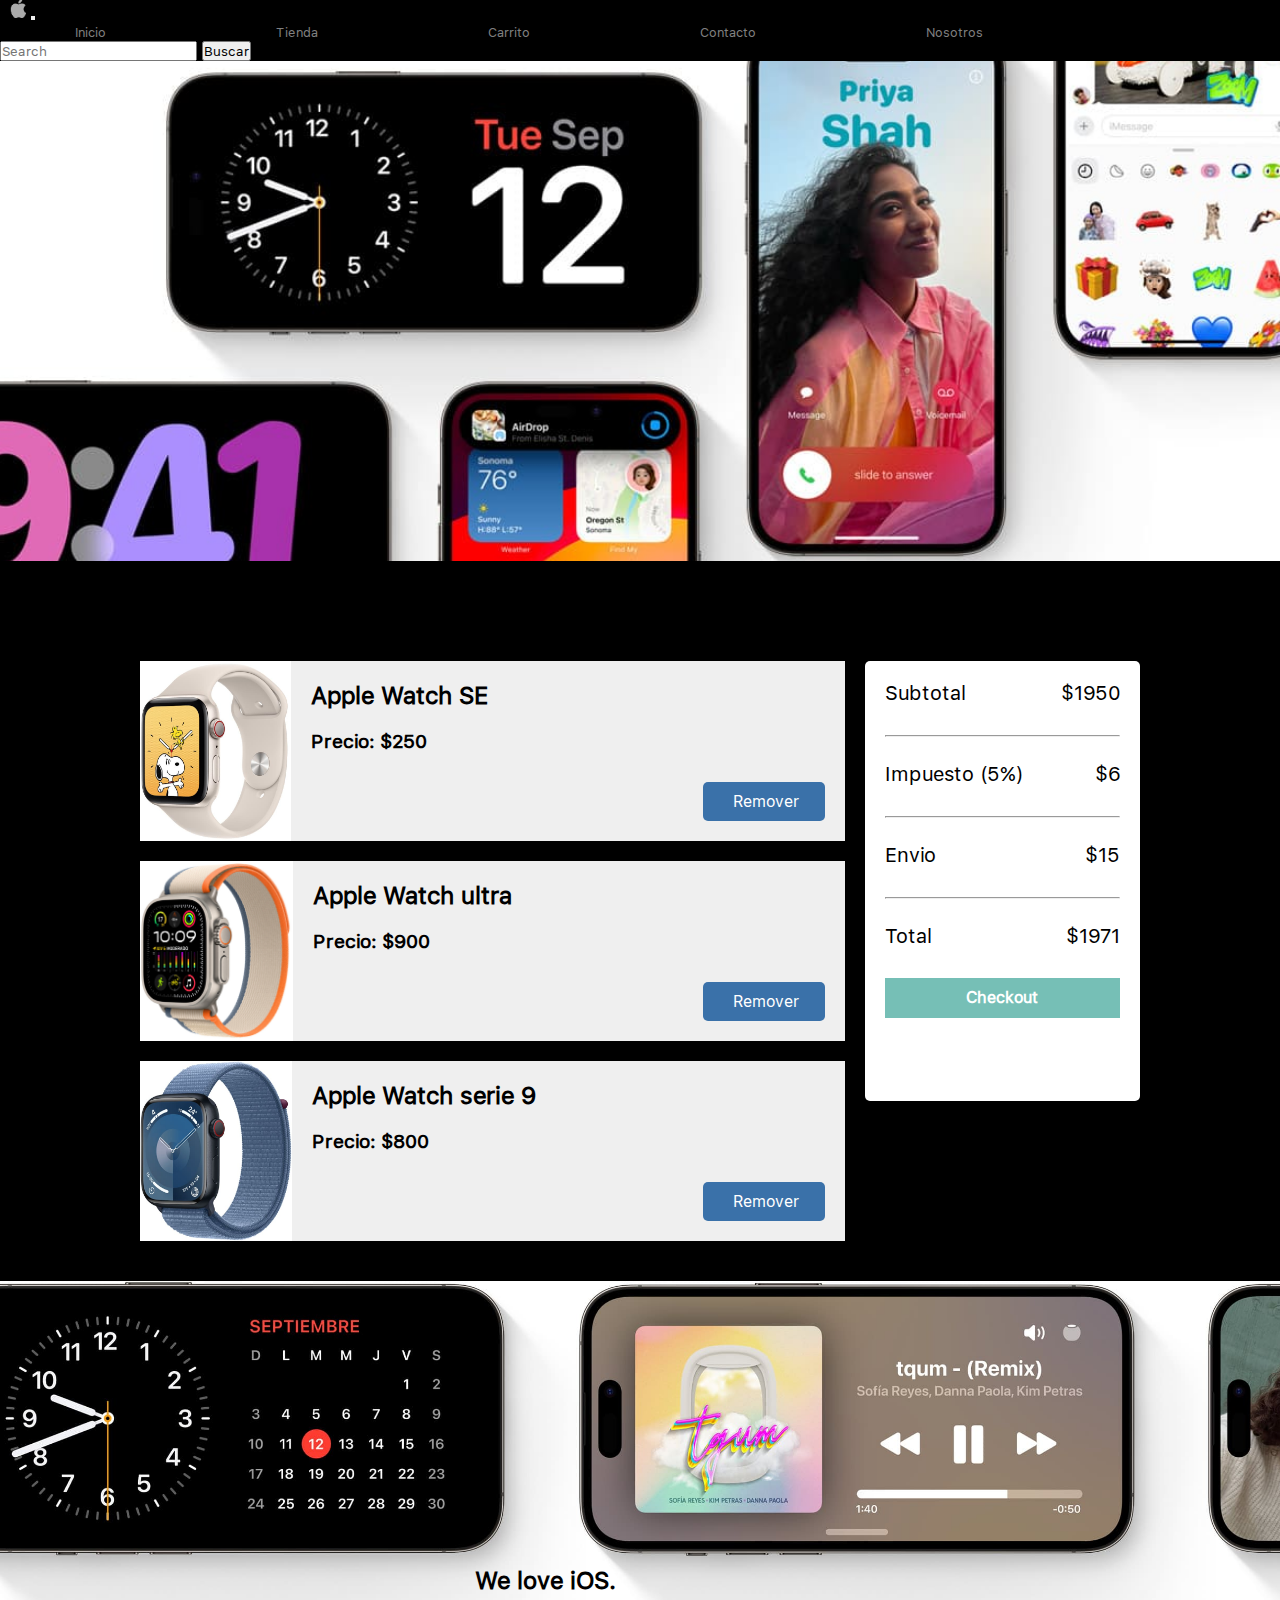
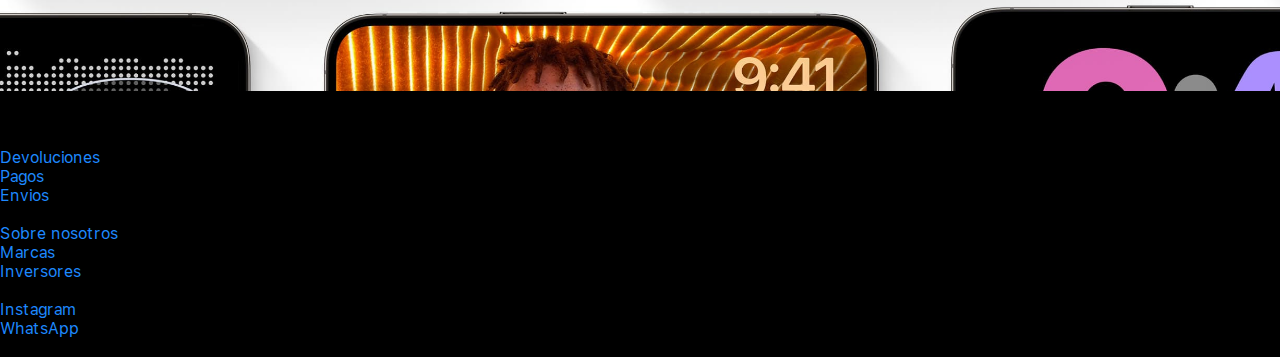
==== commit c01c8583: "entrega final" ====
--- a/pages/carrito.html
+++ b/pages/carrito.html
@@ -4,6 +4,8 @@
 <head>
   <meta charset="UTF-8">
   <meta name="viewport" content="width=device-width, initial-scale=1.0">
+  <meta name="description" content="Con tu compra de dos productos accedes a importantes descuentos.">
+  <meta name="keywords" content="APPLE,OFERTAS,IOS">
   <link href="https://cdn.jsdelivr.net/npm/bootstrap@5.0.2/dist/css/bootstrap.min.css" rel="stylesheet"
     integrity="sha384-EVSTQN3/azprG1Anm3QDgpJLIm9Nao0Yz1ztcQTwFspd3yD65VohhpuuCOmLASjC" crossorigin="anonymous">
   <link rel="icon" href="../assets/apple.ico">
@@ -55,7 +57,6 @@
     </div>
   </main>
 
-
   <div class="carrito">
     <div class="project">
       <div class="shop">
@@ -96,9 +97,8 @@
     </div>
   </div>
 
-
   <div class="main-foto-3">
-    <h1 class="t-mainc">We love iOS.</h1>
+    <h2 class="t-mainc">We love iOS.</h2>
   </div>
 
   <footer>
@@ -150,7 +150,6 @@
     </div>
   </footer>
 
-
   <script src="https://cdn.jsdelivr.net/npm/bootstrap@5.0.2/dist/js/bootstrap.bundle.min.js"
     integrity="sha384-MrcW6ZMFYlzcLA8Nl+NtUVF0sA7MsXsP1UyJoMp4YLEuNSfAP+JcXn/tWtIaxVXM"
     crossorigin="anonymous"></script>
--- a/estilos/estilos.css
+++ b/estilos/estilos.css
@@ -1,48 +1,11 @@
-@font-face {
-  font-family: 'SF Pro Text';
-  src: url(../fonts/FontsFree-Net-SFProText-Regular.ttf);
-}
-
-* {
-  margin: 0;
-  padding: 0;
-  font-family: 'SF Pro Text';
-  list-style: none;
-}
-
-
-a {
-  text-decoration: none;
-  color: #1e89ff;
-}
-
-
-nav ul li {
-  list-style: none;
-  margin: 0;
-  display: inline-block;
-}
-
-nav ul a {
-  color: gray;
-  text-decoration: none;
-  margin: -7px 90px -2px 75px;
-  font-size: 0.8rem;
-}
-
-.icon {
-  width: 26px;
-  height: 18px;
-  background-size: 135% 161%;
-  display: inline-block;
-  background-position: 1px;
-  background-repeat: no-repeat;
-}
-
-.manzanita {
-  background-image: url(../assets/apple.png);
-}
-
+.grid, .grid-3, .grid-5 {
+  display: grid;
+  grid-template-columns: 1fr 1fr;
+  row-gap: 14px;
+  -moz-column-gap: 14px;
+       column-gap: 14px;
+  text-align: center;
+}
 
 .texto-inicio {
   font-size: 0.8rem;
@@ -50,7 +13,6 @@
   margin: 0;
 }
 
-/* index */
 .main-foto {
   text-align: center;
   background-image: url(../assets/iphone15.jpg);
@@ -61,9 +23,8 @@
   background-color: black;
   padding-top: 30px;
 }
-
-.t1-main,
-.t2-main {
+.main-foto .t1-main,
+.main-foto .t2-main {
   color: gray;
   margin-top: 5px;
   margin-bottom: 5px;
@@ -79,20 +40,11 @@
   background-color: white;
   padding-top: 40px;
 }
-
-.main-w {
+.main-white .main-w {
   font-size: medium;
 }
 
-.grid {
-  display: grid;
-  grid-template-columns: 1fr 1fr;
-  row-gap: 14px;
-  column-gap: 14px;
-  text-align: center;
-}
-
-.grid>div {
+.grid div, .grid-3 div, .grid-5 div {
   height: 500px;
   background-position: center center;
   background-size: cover;
@@ -114,8 +66,47 @@
   color: black;
 }
 
-/* tienda */
-
+@media (min-width: 320px) and (max-width: 599px) {
+  .main-foto {
+    background-size: cover;
+    background-size: 391px auto;
+    min-height: 351px;
+  }
+  .main-white {
+    display: none !important;
+  }
+  .grid, .grid-3, .grid-5 {
+    text-align: center;
+    display: grid;
+    grid-template-columns: 1fr;
+    margin-bottom: 20px;
+  }
+  .t1-main,
+  .t2-main {
+    display: none !important;
+  }
+}
+@media (min-width: 600px) and (max-width: 991px) {
+  .main-foto {
+    background-size: cover;
+    background-size: 391px auto;
+    min-height: 351px;
+  }
+  a .t1 black {
+    font-size: 1.5rem;
+    color: white;
+    margin: -30px;
+  }
+  .main-foto {
+    background-size: 600px auto;
+  }
+  .grid, .grid-3, .grid-5 {
+    text-align: center;
+    display: grid;
+    grid-template-columns: 1fr !important;
+    margin-bottom: 20px;
+  }
+}
 .bodyt {
   background-color: black;
 }
@@ -128,10 +119,9 @@
   background-repeat: no-repeat;
   padding-top: 230px;
 }
-
-.t-main,
-.t-mains,
-.t-a {
+.main-foto-2 .t-main,
+.main-foto-2 .t-mains,
+.main-foto-2 .t-a {
   color: black;
   margin-top: 5px;
   margin-bottom: 5px;
@@ -142,19 +132,19 @@
   display: grid;
   grid-template-columns: 1fr 1fr;
   row-gap: 14px;
-  column-gap: 14px;
+  -moz-column-gap: 14px;
+       column-gap: 14px;
   margin: 40px 50px 63px 70px;
   text-align: center;
 }
-
-.grid-2>div {
+.grid-2 div {
   height: 400px;
   background-position: center center;
   background-size: cover;
   padding: 50px;
 }
 
-.h1-tienda {
+.h2-tienda {
   color: white;
   text-align: center;
   margin-bottom: 15px;
@@ -165,68 +155,86 @@
   display: grid;
   grid-template-columns: 1fr 1fr 1fr 1fr;
   row-gap: 14px;
-  column-gap: 14px;
+  -moz-column-gap: 14px;
+       column-gap: 14px;
   margin: 40px 75px 63px 75px;
   text-align: center;
-  grid-template-areas:
-    "img1 img1 img2 img2"
-    "img3 img3 img4 img4"
-    "img5 img5 img5 img5";
-}
-
-.grid-4>div {
+  grid-template-areas: "img1 img1 img2 img2" "img3 img3 img4 img4" "img5 img5 img5 img5";
+}
+.grid-4 div {
   height: 470px;
   background-position: center center;
   background-size: cover;
   padding: 15px;
 }
 
-.section-1 {
-  grid-area: img1;
-  background-image: url(../assets/home-kit.jpeg);
-}
-
-.section-2 {
-  grid-area: img2;
-  background-image: url(../assets/watch-card.jpeg);
-}
-
-.section-3 {
-  grid-area: img3;
-  background-image: url(../assets/apps.jpeg);
-}
-
-.section-4 {
-  grid-area: img4;
-  background-image: url(../assets/store-card.jpeg);
-}
-
-.section-5 {
-  grid-area: img5;
-  background-image: url(../assets/bolsa.jpeg);
-}
-
-.t-blackM {
-  color: black;
-  margin-top: 160px;
-  margin-bottom: 5px;
-  margin-right: 600px;
-}
-
-.t-blackN {
-  color: black;
-  margin-bottom: 5px;
-  margin-right: 600px;
-}
-
-.t-N {
-  color: #1e89ff;
-  margin-bottom: 5px;
-  margin-right: 600px;
-}
-
-/* nosotros */
-
+@media (min-width: 320px) and (max-width: 500px) {
+  .main-foto-2 {
+    background-size: 550px auto;
+  }
+  .grid-4 {
+    margin: 25px 25px 63px 25px;
+  }
+  .grid-4 > div {
+    height: 361px;
+    background-position: center center;
+    background-size: cover;
+    padding: 15px;
+  }
+}
+@media (min-width: 320px) and (max-width: 991px) {
+  .main-foto-2 {
+    text-align: center;
+    background-image: url(../assets/accesorios2.png);
+    min-height: 340px;
+    background-size: 960px auto;
+    padding-top: 280px;
+  }
+  .t-main,
+  .t-mains,
+  .t-a {
+    display: none !important;
+  }
+  .grid-2 {
+    display: none !important;
+  }
+  .grid-4 {
+    display: grid;
+    grid-template-columns: 1fr;
+    text-align: center;
+    grid-template-areas: "img1" "img2" "img3" "img4";
+  }
+  .section-5 {
+    display: none !important;
+  }
+}
+@media (min-width: 992px) and (max-width: 1255px) {
+  .t-main,
+  .t-mains,
+  .t-a {
+    display: none !important;
+  }
+  nav ul li a {
+    display: none !important;
+  }
+}
+@media (min-width: 501px) and (max-width: 930px) {
+  .main-foto-2 {
+    text-align: center;
+    min-height: 150px;
+    background-size: 991px auto;
+    padding-top: 315px;
+    background-position: left;
+  }
+  .grid-4 {
+    margin: 25px 25px 63px 25px;
+  }
+}
+@media (min-width: 320px) and (max-width: 620px) {
+  .main-foto-2 {
+    display: none !important;
+  }
+}
 .main-white-3 {
   text-align: center;
   background-image: url(../assets/reloj.jpg);
@@ -236,16 +244,14 @@
   background-repeat: no-repeat;
   background-color: white;
 }
-
-.t-main-1 {
+.main-white-3 .t-main-1 {
   color: black;
   margin-left: 800px;
   padding-top: 75px;
   font-size: xx-large;
 }
-
-.t-mains-2,
-.t-a3 {
+.main-white-3 .t-mains-2,
+.main-white-3 .t-a3 {
   color: black;
   margin-top: 5px;
   margin-bottom: 5px;
@@ -253,15 +259,9 @@
 }
 
 .grid-5 {
-  display: grid;
-  grid-template-columns: 1fr 1fr;
-  row-gap: 14px;
-  column-gap: 14px;
-  text-align: center;
   padding: 20px;
 }
-
-.grid-5>div {
+.grid-5 div {
   height: 500px;
   background-position: center center;
   background-size: cover;
@@ -275,65 +275,28 @@
   top: 40%;
 }
 
-/* contacto */
-
-.main-foto-4 {
-  text-align: center;
-  background-image: url(../assets/ipadsl.jpg);
-  min-height: 500px;
-  background-position: inherit;
-  background-size: 1500px auto;
-  background-repeat: no-repeat;
-  background-color: black;
-  padding-top: 200px;
-}
-
-.grid-3 {
-  display: grid;
-  grid-template-columns: 1fr 1fr;
-  row-gap: 14px;
-  column-gap: 14px;
-  margin: 30px 20px 20px 20px;
-  text-align: center;
-  position: relative;
-}
-
-.grid-3>div {
-  height: 420px;
-  background-size: cover;
-}
-
-.contacto-h {
-  text-align: center;
-  color: rgb(255, 255, 255);
-  margin-top: 43px;
-  margin-bottom: 30px;
-}
-
-.contacto-2 {
-  margin-left: 50px;
-  margin-right: 50px;
-  border-radius: 10px;
-  background-color: rgb(255, 255, 255);
-  padding: 30px;
-}
-
-.main-foto-5 {
-  text-align: center;
-  background-image: url(../assets/accesorios5.jpg);
-  min-height: 400px;
-  background-size: 1500px auto;
-  background-repeat: no-repeat;
-  margin-top: 90px;
-}
-
-.t-md {
-  padding-top: 20px;
-  font-size: xx-large;
-}
-
-/* carrito */
-
+@media (min-width: 320px) and (max-width: 991px) {
+  .grid-5 {
+    display: grid;
+    grid-template-columns: 1fr;
+  }
+  .t-main-1,
+  .t-mains-2,
+  .t-a3 {
+    display: none !important;
+  }
+  .video-nosotros {
+    margin: 0;
+    width: 100%;
+  }
+}
+@media (min-width: 992px) and (max-width: 1156px) {
+  .t-main-1,
+  .t-mains-2,
+  .t-a3 {
+    display: none !important;
+  }
+}
 .main-white-2 {
   text-align: center;
   background-image: url(../assets/iphone10.jpg);
@@ -344,13 +307,11 @@
   background-color: white;
   margin-bottom: 100px;
 }
-
-.main-white-s,
-.main-white-c {
+.main-white-2 .main-white-s,
+.main-white-2 .main-white-c {
   padding-left: 1100px;
 }
-
-.main-white-s {
+.main-white-2 .main-white-s {
   padding-top: 350px;
 }
 
@@ -358,43 +319,37 @@
   max-width: 1000px;
   margin: 0 auto;
 }
-
-.project {
+.carrito .project {
   display: flex;
 }
-
-.shop {
+.carrito .shop {
   flex: 75%;
 }
-
-.caja {
+.carrito .caja {
   display: flex;
   width: 100%;
   height: 180px;
   overflow: hidden;
   margin-bottom: 20px;
-  background: #ffffffef;
-  transition: all .6s ease;
-}
-
-.caja img {
+  background: rgba(255, 255, 255, 0.937254902);
+  transition: all 0.6s ease;
+}
+.carrito .caja img {
   width: 300px;
   height: 180px;
-  object-fit: cover;
-}
-
-.caja:hover {
+  -o-object-fit: cover;
+     object-fit: cover;
+}
+.carrito .caja :hover {
   border: none;
   transform: scale(1.01);
 }
-
-.contenido {
+.carrito .caja .contenido {
   padding: 20px;
   width: 150%;
   position: relative;
 }
-
-.btn-area {
+.carrito .caja .btn-area {
   position: absolute;
   bottom: 20px;
   right: 20px;
@@ -404,13 +359,11 @@
   cursor: pointer;
   border-radius: 5px;
 }
-
-.btn-area:hover {
+.carrito .caja .btn-area:hover {
   background-color: #76bfb6;
   font-weight: 600;
 }
-
-.btn-area i {
+.carrito .caja .btn-area i {
   margin-right: 5px;
 }
 
@@ -422,18 +375,15 @@
   border-radius: 5px;
   background: #ffffff;
 }
-
 .barra hr {
   margin-bottom: 25px;
 }
-
 .barra p {
   display: flex;
   justify-content: space-between;
   margin-bottom: 30px;
   font-size: 20px;
 }
-
 .barra a {
   background-color: #76bfb6;
   color: #fff;
@@ -444,15 +394,8 @@
   line-height: 40px;
   font-weight: 900;
 }
-
-.barra a:hover {
+.barra :hover {
   background-color: #3972a7;
-}
-
-.contenido {
-  padding: 20px;
-  width: 150%;
-  position: relative;
 }
 
 .contenido h3 {
@@ -463,26 +406,6 @@
 .contenido h4 {
   margin-bottom: 50px;
   font-size: larger;
-}
-
-.btn-area {
-  position: absolute;
-  bottom: 20px;
-  right: 20px;
-  padding: 10px 25px;
-  background-color: #3a71a9;
-  color: #ffffff;
-  cursor: pointer;
-  border-radius: 5px;
-}
-
-.btn-area:hover {
-  background-color: #6093da;
-  font-weight: 600;
-}
-
-.btn-area i {
-  margin-right: 5px;
 }
 
 .main-foto-3 {
@@ -493,223 +416,14 @@
   background-size: 1450px auto;
   background-repeat: repeat;
 }
-
-.t-mainc {
+.main-foto-3 .t-mainc {
   color: black;
   font-size: x-large;
   padding-top: 285px;
   padding-right: 190px;
 }
 
-
-.img1 {
-  background-image: url(../assets/MacBookAir.jpg);
-}
-
-.img2 {
-  background-image: url(../assets/AirPods.jpg);
-}
-
-.img3 {
-  background-image: url(../assets/MacBookPro.jpg);
-}
-
-.img4 {
-  background-image: url(../assets/Ipad.jpg);
-}
-
-.img5 {
-  background-image: url(../assets/fotosapple.jpg);
-  border-radius: 20px;
-}
-
-.img6 {
-  background-image: url(../assets/personalize.jpg);
-  border-radius: 20px;
-}
-
-.img7 {
-  background-image: url(../assets/watch1.jpg);
-  border-radius: 20px;
-
-}
-
-.img8 {
-  background-image: url(../assets/watch2.jpg);
-  border-radius: 20px;
-}
-
-.img9 {
-  background-image: url(../assets/airpods2.jpg);
-}
-
-.img10 {
-  background-image: url(../assets/ipadacc.jpeg);
-}
-
-.img11 {
-  background-image: url(../assets/dispositivos.jpeg);
-}
-
-.img12 {
-  background-image: url(../assets/accesoriosiphone.jpeg);
-}
-
-
-
-
-
-.footer {
-  background-color: rgba(0, 0, 0, 0.894);
-  padding: 80px 0;
-  color: gray;
-}
-
-.footer-row {
-  display: flex;
-  flex-wrap: wrap;
-}
-
-.footer-links {
-  width: 25%;
-  padding: -10 15px;
-}
-
-.footer-links h4 {
-  font-size: 20px;
-  color: gray;
-  margin-bottom: 25px;
-  padding-bottom: 10px;
-  display: inline-block;
-}
-
-.footer-links ul li {
-  font-size: 14px;
-  margin-bottom: 15px;
-  display: block;
-}
-
-/* index */
-@media (min-width:320px) and (max-width:991px) {
-
-  .main-foto {
-    background-size: cover;
-    background-size: 391px auto;
-    min-height: 351px;
-  }
-
-  .main-white {
-    display: none !important;
-  }
-
-  .grid {
-    text-align: center;
-    display: grid;
-    grid-template-columns: 1fr;
-    margin-bottom: 20px;
-  }
-}
-
-@media (min-width:675px) and (max-width:991px) {
-  .t1 black {
-    font-size: 1.5rem;
-    color: white;
-    margin: -30px;
-  }
-
-  .grid>div {
-    padding: 50px;
-  }
-
-  .main-foto {
-    background-size: 600px auto;
-  }
-}
-
-
-@media (min-width:600px) and (max-width:991px) {
-  .grid>div {
-    height: 700px;
-    padding: 40px;
-  }
-}
-
-/* tienda */
-
-@media (min-width:320px) and (max-width:991px) {
-
-  .main-foto-2 {
-    text-align: center;
-    background-image: url(../assets/accesorios2.png);
-    min-height: 150px;
-    background-size: 700px auto;
-    padding-top: 230px;
-  }
-
-  .t-main,
-  .t-mains,
-  .t-a {
-    display: none !important;
-  }
-
-  .grid-2 {
-    display: none !important;
-  }
-
-  .grid-4 {
-    display: grid;
-    grid-template-columns: 1fr;
-    text-align: center;
-    grid-template-areas:
-      "img1"
-      "img2"
-      "img3"
-      "img4";
-  }
-
-  .section-5 {
-    display: none !important;
-  }
-
-}
-
-@media (min-width:992px) and (max-width:1151px) {
-
-  .t-main,
-  .t-mains,
-  .t-a {
-    display: none !important;
-  }
-}
-
-@media (min-width:695px) and (max-width:991px) {
-  .main-foto-2 {
-    text-align: center;
-    background-image: url(../assets/accesorios2.png);
-    min-height: 150px;
-    background-size: 991px auto;
-    padding-top: 315px;
-    background-position: left;
-  }
-
-  .grid-4>div {
-    height: 645px;
-    background-position: center center;
-    background-size: cover;
-    padding: 40px;
-  }
-}
-
-@media (min-width:992px) and (max-width:1255px) {
-  nav ul li a {
-    display: none !important;
-  }
-}
-
-/* carrito */
-
-@media (min-width:320px) and (max-width:991px) {
-
+@media (min-width: 320px) and (max-width: 991px) {
   .main-white-2 {
     text-align: center;
     background-image: url(../assets/iphone10.jpg);
@@ -720,93 +434,34 @@
     background-color: white;
     margin-bottom: 100px;
   }
-
   .main-white-s,
   .main-white-c {
     display: none !important;
   }
-
-  .carrito {
-    max-width: 1000px;
-    margin: 0 auto;
-  }
-
   .project {
     display: grid;
-    margin: 50px;
-  }
-
-  .shop {
-    flex: 75%;
-  }
-
+  }
   .caja {
-    display: flex;
     width: 95%;
     height: 160px;
-    overflow: hidden;
     margin-bottom: 17px;
-    background: #ffffffef;
-    transition: all .6s ease;
-  }
-
-  .caja img {
-    width: 300px;
-    height: 180px;
-    object-fit: cover;
-  }
-
-  .caja:hover {
-    border: none;
-    transform: scale(1.01);
-  }
-
-  .contenido {
-    padding: 20px;
-    width: 150%;
-    position: relative;
-  }
-
+  }
   .btn-area {
-    position: absolute;
     bottom: 15px;
     right: 20px;
     padding: 5px 20px;
-    background-color: #3a71a9;
-    color: #ffffff;
-    cursor: pointer;
-    border-radius: 5px;
-  }
-
-  .btn-area:hover {
-    background-color: #76bfb6;
-    font-weight: 600;
-  }
-
-  .btn-area i {
-    margin-right: 5px;
-  }
-
+  }
   .barra {
     display: none !important;
   }
-
-  .contenido {
-    padding: 20px;
-    width: 150%;
-    position: relative;
-  }
-
   .contenido h3 {
     margin-bottom: 10px;
     font-size: large;
   }
-
   .contenido h4 {
     margin-bottom: 50px;
     font-size: medium;
   }
-
   .main-foto-3 {
     margin-top: 20px;
     text-align: center;
@@ -815,67 +470,260 @@
     background-size: 900px auto;
     background-repeat: repeat;
   }
-
   .t-main-c {
     display: none !important;
   }
-
-}
-
-@media (min-width:992px) and (max-width:1290px) {
-
+}
+@media (min-width: 992px) and (max-width: 1290px) {
   .main-white-s,
   .main-white-c {
     display: none !important;
   }
 }
-
-
-/* contacto */
-
-@media (min-width:320px) and (max-width:991px) {
+@media (min-width: 320px) and (max-width: 465px) {
+  .shop {
+    width: 250px;
+  }
+}
+.main-foto-4 {
+  text-align: center;
+  background-image: url(../assets/ipadsl.jpg);
+  min-height: 500px;
+  background-position: inherit;
+  background-size: 1500px auto;
+  background-repeat: no-repeat;
+  background-color: black;
+  padding-top: 200px;
+}
+
+.grid-3 {
+  position: relative;
+  margin: 30px 20px 20px 20px;
+}
+.grid-3 div {
+  height: 420px;
+  background-size: cover;
+}
+
+.contacto-h {
+  text-align: center;
+  color: rgb(255, 255, 255);
+  margin-top: 43px;
+  margin-bottom: 30px;
+}
+
+.contacto-2 {
+  margin-left: 50px;
+  margin-right: 50px;
+  border-radius: 10px;
+  background-color: rgb(255, 255, 255);
+  padding: 30px;
+}
+
+.main-foto-5 {
+  text-align: center;
+  background-image: url(../assets/accesorios5.jpg);
+  min-height: 400px;
+  background-size: 1500px auto;
+  background-repeat: no-repeat;
+  margin-top: 90px;
+}
+.main-foto-5 .t-md {
+  padding-top: 20px;
+  font-size: xx-large;
+}
+
+@media (min-width: 320px) and (max-width: 991px) {
   .grid-3 {
     display: grid;
     grid-template-columns: 1fr;
   }
 }
-
-@media (min-width:320px) and (max-width:480px) {
-  .grid-3>div {
+@media (min-width: 320px) and (max-width: 480px) {
+  .grid-3 > div {
     height: 269px;
   }
 }
-
-@media (min-width:481px) and (max-width:640px) {
-  .grid-3>div {
+@media (min-width: 481px) and (max-width: 640px) {
+  .grid-3 > div {
     height: 360px;
   }
 }
-
-/* nosotros*/
-@media (min-width:320px) and (max-width:991px) {
-  .grid-5 {
-    display: grid;
-    grid-template-columns: 1fr;
-  }
-
-  .t-main-1,
-  .t-mains-2,
-  .t-a3 {
-    display: none !important;
-  }
-
-  .video-nosotros {
-    margin: 0;
-    width: 100%;
-  }
-}
-
-@media (min-width:992px) and (max-width:1156px) {
-
-  .t-main-1,
-  .t-mains-2,
-  .t-a3 {
-    display: none !important;
-  }
-}+@font-face {
+  font-family: "SF Pro Text";
+  src: url(../fonts/FontsFree-Net-SFProText-Regular.ttf);
+}
+* {
+  margin: 0;
+  padding: 0;
+  font-family: "SF Pro Text";
+  list-style: none;
+}
+
+a {
+  text-decoration: none;
+  color: #1e89ff;
+}
+
+nav ul li {
+  list-style: none;
+  margin: 0;
+  display: inline-block;
+}
+
+nav ul a {
+  color: gray;
+  text-decoration: none;
+  margin: -7px 90px -2px 75px;
+  font-size: 0.8rem;
+}
+
+.icon {
+  width: 26px;
+  height: 18px;
+  background-size: 135% 161%;
+  display: inline-block;
+  background-position: 1px;
+  background-repeat: no-repeat;
+}
+
+.manzanita {
+  background-image: url(../assets/apple.png);
+}
+
+.t1 {
+  font-size: 2rem;
+  color: white;
+}
+
+.t2 {
+  font-size: 1rem;
+  color: white;
+  margin-bottom: 30px;
+}
+
+.black {
+  color: black;
+}
+
+.section-1 {
+  grid-area: img1;
+  background-image: url(../assets/home-kit.jpeg);
+}
+
+.section-2 {
+  grid-area: img2;
+  background-image: url(../assets/watch-card.jpeg);
+}
+
+.section-3 {
+  grid-area: img3;
+  background-image: url(../assets/apps.jpeg);
+}
+
+.section-4 {
+  grid-area: img4;
+  background-image: url(../assets/store-card.jpeg);
+}
+
+.section-5 {
+  grid-area: img5;
+  background-image: url(../assets/bolsa.jpeg);
+}
+
+.t-blackM {
+  color: black;
+  margin-top: 160px;
+  margin-bottom: 5px;
+  margin-right: 600px;
+}
+
+.t-blackN {
+  color: black;
+  margin-bottom: 5px;
+  margin-right: 600px;
+}
+
+.t-N {
+  color: #1e89ff;
+  margin-bottom: 5px;
+  margin-right: 600px;
+}
+
+.img1 {
+  background-image: url(../assets/MacBookAir.jpg);
+}
+
+.img2 {
+  background-image: url(../assets/AirPods.jpg);
+}
+
+.img3 {
+  background-image: url(../assets/MacBookPro.jpg);
+}
+
+.img4 {
+  background-image: url(../assets/Ipad.jpg);
+}
+
+.img5 {
+  background-image: url(../assets/fotosapple.jpg);
+  border-radius: 20px;
+}
+
+.img6 {
+  background-image: url(../assets/personalize.jpg);
+  border-radius: 20px;
+}
+
+.img7 {
+  background-image: url(../assets/watch1.jpg);
+  border-radius: 20px;
+}
+
+.img8 {
+  background-image: url(../assets/watch2.jpg);
+  border-radius: 20px;
+}
+
+.img9 {
+  background-image: url(../assets/airpods2.jpg);
+}
+
+.img10 {
+  background-image: url(../assets/ipadacc.jpeg);
+}
+
+.img11 {
+  background-image: url(../assets/dispositivos.jpeg);
+}
+
+.img12 {
+  background-image: url(../assets/accesoriosiphone.jpeg);
+}
+
+.footer {
+  background-color: rgba(0, 0, 0, 0.894);
+  padding: 80px 0;
+  color: gray;
+}
+.footer .footer-row {
+  display: flex;
+  flex-wrap: wrap;
+}
+.footer .footer-links {
+  width: 25%;
+  padding: -10 15px;
+}
+.footer .footer-links h4 {
+  font-size: 20px;
+  color: gray;
+  margin-bottom: 25px;
+  padding-bottom: 10px;
+  display: inline-block;
+}
+.footer .footer-links ul li {
+  font-size: 14px;
+  margin-bottom: 15px;
+  display: block;
+}/*# sourceMappingURL=estilos.css.map */